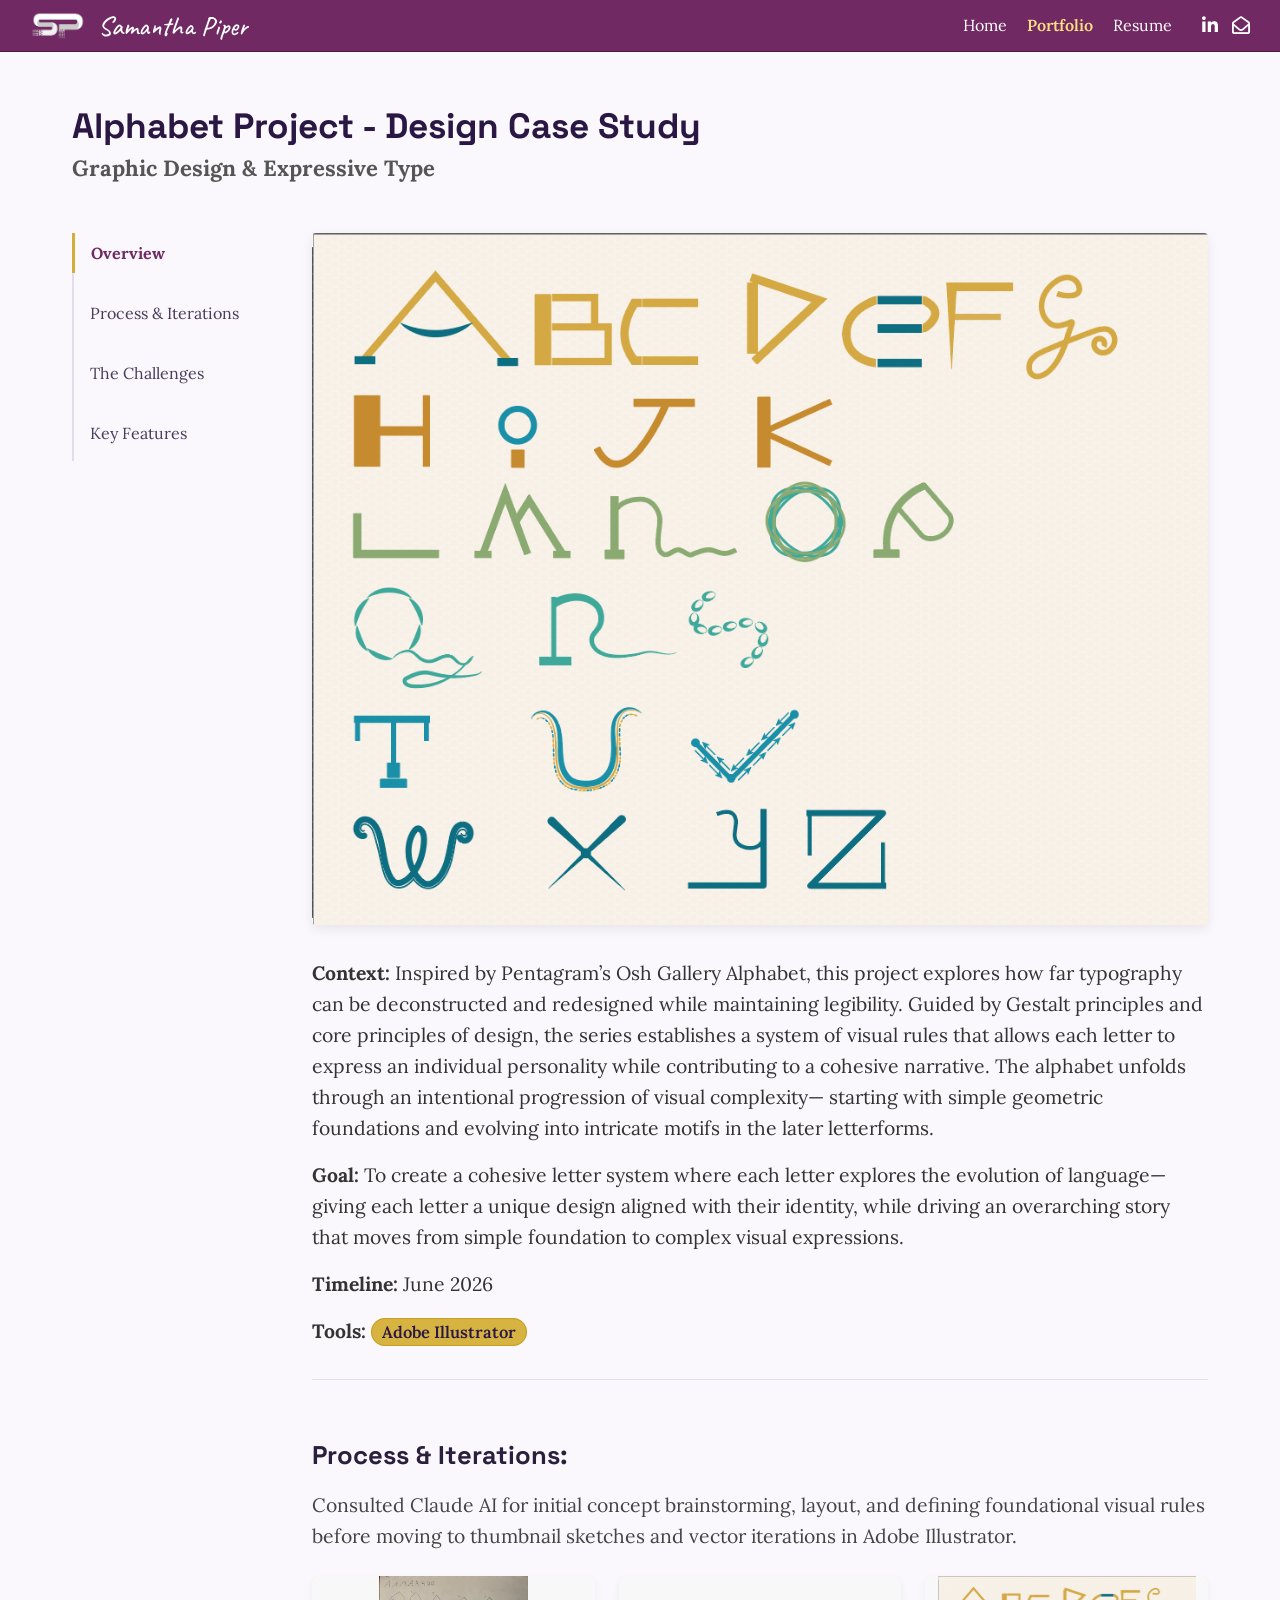
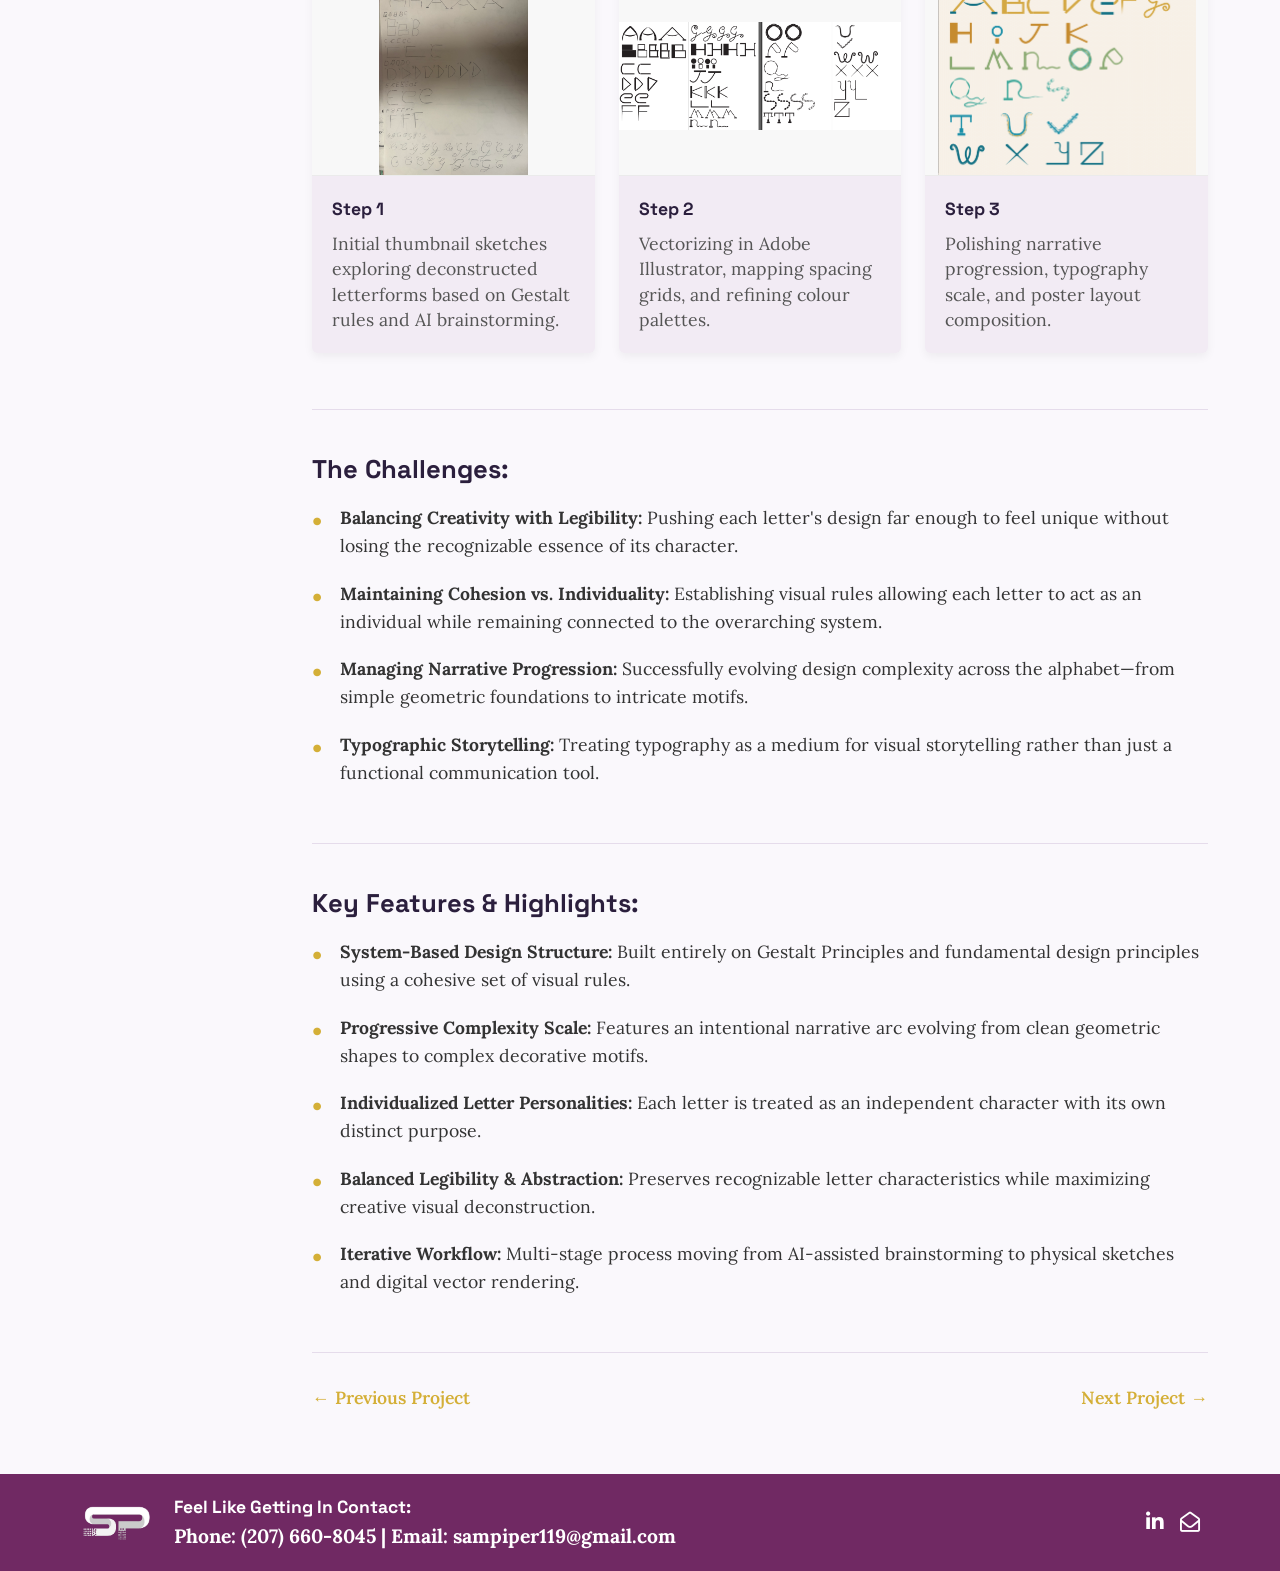
==== Alphabet_Project.html @ 87deaecb "first commit" ====
<!DOCTYPE html>
<html lang="en">
	<head>
		<meta charset="UTF-8">
		<link rel="icon" href="data:,">
		<meta name="viewport" content="width=device-width, initial-scale=1.0">
		<title>Alphabet Project Case Study - Samantha Piper</title>

		<!-- Font Awesome Icons (v.6.4.0)-->
		<link rel="stylesheet" href="https://cdnjs.cloudflare.com/ajax/libs/font-awesome/6.4.0/css/all.min.css"/>

		<!-- Google Fonts Preconnect-->
		<link rel="preconnect" href="https://fonts.googleapis.com">
		<link rel="preconnect" href="https://fonts.gstatic.com" crossorigin>

		<!-- Google Fonts-->
		<link href="https://fonts.googleapis.com/css2?family=Lora:ital,wght@0,400..700;1,400..700&family=Caveat:wght@400..700&family=Space+Grotesk:wght@300..700&display=swap" rel="stylesheet">
		<!-- Local CSS stylesheet-->
		<link rel="stylesheet" href="css/style.css">

	</head>
    <body class="case-study-page">
        <!-- Nav Bar Section Starts-->
		 <nav>
			<div class="left-side">
				<img src="images/my brandmark b&w 2.png" class="logo" height="30" alt="">
				<h1>Samantha Piper</h1>
			</div>

            <button class="nav-toggle" aria-label="Open menu" aria-expanded="false" aria-controls="nav-menu">
				<span></span>
				<span></span>
				<span></span>
			</button>

			<div class="right-side" id="nav-menu">
				<div class="nav-links">
					<ul>
						<li><a href="index.html">Home</a></li>
						<li><a href="portfolio.html" class="active">Portfolio</a></li>
						<li><a href="resume.html">Resume</a></li>
					</ul>
				</div>

				<div class="social-icons">
					<a href="https://www.linkedin.com/in/samantha-piper-33660840b/" target="_blank" rel="noopener noreferrer" aria-label="LinkedIn"><i class="fab fa-linkedin-in"></i></a>
					<a href="mailto:sampiper119@gmail.com" target="_blank" rel="noopener noreferrer" aria-label="Email"><i class="far fa-envelope-open"></i></a>
				</div>
			</div>
		 </nav>
		<!-- Nav Bar Section Ends-->

        <!-- Main Section -->
        <div class="project-header case-study-header">
            <h2>Alphabet Project - Design Case Study</h2>
            <h3>Graphic Design & Expressive Type</h3>
        </div>

        <!-- Case Study Layout Wrapper -->
        <div class="case-study-wrapper">
            
            <!-- Left Vertical Tab Navigation -->
            <aside class="vertical-tabs">
                <nav class="sticky-tab-nav">
                    <ul>
                        <li><a href="#overview" class="active">Overview</a></li>
                        <li><a href="#process">Process & Iterations</a></li>
                        <li><a href="#challenges">The Challenges</a></li>
                        <li><a href="#features">Key Features</a></li>
                    </ul>
                </nav>
            </aside>

            <!-- Main Content Body -->
            <main class="case-study-content">
                
                <!-- Overview Section -->
                <section id="overview" class="cs-section project-overview">
                    <div class="overview-image">
                        <img src="images/alphabet.png" alt="Alphabet Graphic Design Final Poster">
                    </div><br>
                    <div class="overview-details">
                        <p><b>Context:</b> Inspired by Pentagram’s Osh Gallery Alphabet, this project explores how far 
                            typography can be deconstructed and redesigned while maintaining legibility. Guided by Gestalt 
                            principles and core principles of design, the series establishes a system of visual rules that 
                            allows each letter to express an individual personality while contributing to a cohesive narrative. 
                            The alphabet unfolds through an intentional progression of visual complexity— starting with simple 
                            geometric foundations and evolving into intricate motifs in the later letterforms.</p>
                        
                        <p><b>Goal:</b> To create a cohesive letter system where each letter explores the evolution of 
                            language— giving each letter a unique design aligned with their identity, while driving an 
                            overarching story that moves from simple foundation to complex visual expressions.</p>

                        <div class="meta-info">
                            <p><b>Timeline:</b> June 2026</p>
                            <p><b>Tools:</b> <span class="tool-badge">Adobe Illustrator</span></p>
                        </div>
                    </div>
                </section>

                <!-- Process Section (Styled like Screenshot) -->
                <section id="process" class="cs-section process-section">
                    <h2>Process & Iterations:</h2>
                    <p class="section-intro">Consulted Claude AI for initial concept brainstorming, layout, and defining 
                        foundational visual rules before moving to thumbnail sketches and vector iterations in Adobe 
                        Illustrator.</p>

                    <div class="process-card-grid">
                    <!-- Step 1 Card (Single preview image, opens 4-sketch carousel in lightbox) -->
                    <div class="process-step-card">
                        <div class="step-image-box">
                            <img src="images/sketch 1.JPG" alt="Step 1 Thumbnail Sketches" data-step="1" data-index="0" data-gallery='["images/sketch 1.JPG", "images/sketch 2.JPG", "images/sketch 3.JPG", "images/sketch 4.JPG"]'>
                        </div>
                        <div class="step-card-body">
                            <h3>Step 1</h3>
                            <p>Initial thumbnail sketches exploring deconstructed letterforms based on Gestalt rules and AI 
                                brainstorming.</p>
                        </div>
                    </div>

                    <!-- Step 2 Card (Single preview image, opens 2-iteration carousel in lightbox) -->
                    <div class="process-step-card">
                        <div class="step-image-box">
                            <img src="images/iteration 1.png" alt="Step 2 Illustrator Vectors" data-step="2" data-index="0" data-gallery='["images/iteration 1.png", "images/iteration 2.png"]'>
                        </div>
                        <div class="step-card-body">
                            <h3>Step 2</h3>
                            <p>Vectorizing in Adobe Illustrator, mapping spacing grids, and refining colour palettes.</p>
                        </div>
                    </div>

                    <!-- Step 3 Card (Single image final poster) -->
                    <div class="process-step-card">
                        <div class="step-image-box">
                            <img src="images/alphabet.png" alt="Step 3 Final Polish" 
                                data-step="3" data-index="0"
                                data-gallery='["images/alphabet.png"]'>
                        </div>
                        <div class="step-card-body">
                            <h3>Step 3</h3>
                            <p>Polishing narrative progression, typography scale, and poster layout composition.</p>
                        </div>
                    </div>
                </div>
                </section>

                <hr class="cs-divider">

                <!-- Challenges Section -->
                <section id="challenges" class="cs-section challenges-section">
                    <h2>The Challenges:</h2>
                    <ul class="gold-bullet-list">
                        <li><b>Balancing Creativity with Legibility:</b> Pushing each letter's design far enough to feel unique 
                            without losing the recognizable essence of its character.</li>
                        <li><b>Maintaining Cohesion vs. Individuality:</b> Establishing visual rules allowing each letter to act 
                            as an individual while remaining connected to the overarching system.</li>
                        <li><b>Managing Narrative Progression:</b> Successfully evolving design complexity across the 
                            alphabet—from simple geometric foundations to intricate motifs.</li>
                        <li><b>Typographic Storytelling:</b> Treating typography as a medium for visual storytelling rather than 
                            just a functional communication tool.</li>
                    </ul>
                </section>

                <hr class="cs-divider">

                <!-- Key Features Section -->
                <section id="features" class="cs-section features-section">
                    <h2>Key Features & Highlights:</h2>
                    <ul class="gold-bullet-list">
                        <li><b>System-Based Design Structure:</b> Built entirely on Gestalt Principles and fundamental design 
                            principles using a cohesive set of visual rules.</li>
                        <li><b>Progressive Complexity Scale:</b> Features an intentional narrative arc evolving from clean 
                            geometric shapes to complex decorative motifs.</li>
                        <li><b>Individualized Letter Personalities:</b> Each letter is treated as an independent character with 
                            its own distinct purpose.</li>
                        <li><b>Balanced Legibility & Abstraction:</b> Preserves recognizable letter characteristics while 
                            maximizing creative visual deconstruction.</li>
                        <li><b>Iterative Workflow:</b> Multi-stage process moving from AI-assisted brainstorming to physical 
                            sketches and digital vector rendering.</li>
                    </ul>
                </section>

                <!-- Project Navigation -->
                <div class="project-footer-nav">
                    <a href="Bay_City_High.html" class="nav-link">&larr; Previous Project</a>
                    <a href="Stars_Align.html" class="nav-link">Next Project &rarr;</a>
                </div>

            </main>
        </div>

        <!-- Footer Section Starts -->
		 <footer>
			<div class="footer-container">
				<div class="footer-left">
					<img src="images/my brandmark b&w 2.png" alt="Samantha Piper Logo" class="footer-logo" />

					<div class="footer-info">
						<h3>Feel Like Getting In Contact:</h3>
						<p>Phone: (207) 660-8045 | Email: <a href="mailto:sampiper119@gmail.com">sampiper119@gmail.com</a></p>
					</div>
				</div>

				<div class="footer-right">
					<div class="social-icons">
						<a href="https://www.linkedin.com/in/samantha-piper-33660840b/" target="_blank" rel="noopener noreferrer" aria-label="LinkedIn"><i class="fab fa-linkedin-in"></i></a>
						<a href="mailto:sampiper119@gmail.com" target="_blank" rel="noopener noreferrer" aria-label="Email"><i class="far fa-envelope-open"></i></a>
					</div>
				</div>
			</div>
		 </footer>
		<!-- Footer Section Ends -->

        <!-- Lightbox Carousel Modal Overlay -->
        <div id="image-lightbox" class="lightbox-modal">
            <button class="lightbox-close" aria-label="Close Lightbox">&times;</button>
            
            <div class="lightbox-carousel-container">
                <button class="lightbox-btn lightbox-prev" aria-label="Previous Image">&#10094;</button>
                <div class="lightbox-slide-wrapper">
                    <img class="lightbox-content" id="lightbox-img" alt="Enlarged process view">
                </div>
                <button class="lightbox-btn lightbox-next" aria-label="Next Image">&#10095;</button>
            </div>

            <div id="lightbox-caption"></div>
            <div id="lightbox-counter">1 / 4</div>
        </div>

        <!-- Vertical Tab and LightBox Model JavaScript -->
        <script src="case-study.js"></script>

        <!-- Hamburger menu toggle -->
		<script src="nav.js"></script>
    </body>
</html>
---- css/style.css ----
/*--------------------- Base Style Settings ---------------------------- */
*, *::before, *::after {
    box-sizing: border-box;
    margin: 0;
    padding: 0;
}

:root {
    --primary-color: #702963;
    --accent-color: #d7b442;
    --border-color: #C7A021;
    --bg-color: rgba(242, 232, 211, 0.12);
    --headingText-color: #2A1744;
    --text-color: #333;
    --solidBgText-color: #FFF;
    --accentText-color: #555;

    --font-heading: 'Space Grotesk', sans-serif;
    --font-body: 'Lora', serif;
    --font-title: 'Caveat', cursive;
}

html, body {
    font-family: var(--font-body);
    font-size: 16px;
    color: var(--text-color);
    background-color: #FAF8FC;
    line-height: 1.5;
    overflow-x: hidden;
    scroll-behavior: smooth;
}

/* --------------------- Navbar Style Settings ---------------------------- */
nav {
    padding: 4px 30px;
    width: 100%;
    background: var(--primary-color);
    color: var(--solidBgText-color);
    border-bottom: 1px solid #4a1c42;
    display: flex;
    align-items: center;
    justify-content: space-between;
    position: relative;
    z-index: 10;
}

nav .left-side {
    display: flex;
    align-items: center;
    gap: 12px;
}

nav .logo img {
    width: auto;
    display: block;
}

nav h1 {
    font-family: var(--font-title);
    font-size: 27px;
    font-weight: 500;
    padding-top: 2px;
}

nav .right-side {
    display: flex;
    align-items: center;
    gap: 30px;
    width: auto;
}

.nav-links {
    display: flex;
    align-items: center;
}

nav ul {
    list-style: none;
    display: flex;
    gap: 20px;
    margin: 0;
    padding: 0;
}

nav ul li a {
    color: var(--solidBgText-color);
    text-decoration: none;
    font-size: 16px;
    transition: color 0.2s ease;
}

nav .active {
    color: #ffdf80;
    font-weight: 600;
}

nav ul li a:hover {
    color: #ffdf80;
}

.social-icons {
    display: flex;
    gap: 14px;
}

.social-icons a {
    color: var(--solidBgText-color);
    text-decoration: none;
    font-size: 18px;
    transition: color 0.2s ease;
}

.social-icons a:hover {
    color: #ffdf80;
}

/* ------------------- Hero Section Style Settings ---------------------- */
.hero-section {
    position: relative;
    width: 100%;
    height: 500px;
    min-height: 400px;
    overflow: hidden;
}

#hero-container {
    position: absolute;
    top: 0;
    left: 0;
    width: 100%;
    height: 100%;
    z-index: 1;
}

.hero-content {
    position: relative;
    z-index: 2;
    display: flex;
    flex-direction: column;
    justify-content: flex-end;
    align-items: flex-start;
    height: 100%;
    margin-left: 50px;
    padding-bottom: 60px;
    color: var(--solidBgText-color);
    pointer-events: none;
}

.hero-content h1 {
    font-family: var(--font-heading);
    font-size: 34px;
    margin-bottom: 0px;
}

.hero-content h2 {
    font-family: var(--font-heading);
    margin-bottom: 15px;
}

.hero-content p {
    font-size: 18px;
    margin-bottom: 20px;
    max-width: 580px;
}

.hero-content a {
    pointer-events: auto; 
    padding: 10px 24px;
    background-color: var(--accent-color);
    border: 1px solid var(--border-color);
    color: var(--solidBgText-color);
    text-decoration: none;
    font-family: var(--font-heading);
    font-weight: bold;
    display: inline-block;
    border-radius: 3px;
    transition: background-color 0.2s ease;
}

.hero-content a:hover {
    background-color: #c7a021;
}

/* -------------------------------- FEATURED PROJECTS SECTION -------------------------------------- */
.featured-section {
    padding: 80px 10%;
    background-color: #FAF8FC;
}

.featured-container {
    max-width: 1200px;
    margin: 0 auto;
}

.portfolio-page .featured-container {
    max-width: 1200px;
    margin: 0 auto;
    text-align: left !important;
}

.section-title {
    font-family: var(--font-heading);
    font-size: 32px;
    font-weight: 700;
    color: var(--headingText-color);
    margin-bottom: 40px;
}

/* Unified Grid Container (Flexbox for perfect left-alignment when filtered) */
.featured-grid,
.portfolio-page .featured-grid {
    display: flex;
    flex-wrap: wrap;
    justify-content: flex-start; /* Aligns remaining cards to the left */
    gap: 30px;                   /* Matches your original 30px gap */
    width: 100%;
}

/* Force each card to take up exactly 1/3 of the row minus gap math */
.featured-card,
.portfolio-page .featured-grid .featured-card {
    width: calc((100% - (2 * 30px)) / 3); /* Math using exact 30px gap */
    box-sizing: border-box;
    background-color: #F2EBF4;
    border-radius: 4px;
    overflow: hidden;
    box-shadow: 0 4px 12px rgba(0, 0, 0, 0.08);
    display: flex;
    flex-direction: column;
    transition: transform 0.3s ease, box-shadow 0.3s ease;
}

/* Ensure filtered hidden cards completely vanish without holding grid space */
.hide-card,
.portfolio-page .featured-card.hide-card {
    display: none !important;
}

.card-body {
    display: flex;
    flex-direction: column;
    flex-grow: 1; /* Pushes content to fill height */
}

.featured-card:hover {
    transform: translateY(-5px);
    box-shadow: 0 8px 20px rgba(30, 19, 43, 0.15);
}

.card-image-wrapper {
    width: 100%;
    height: 220px;
    background-color: #f7f7f7;
    border: 1px solid rgba(0,0,0,0.08);
    border-bottom: 1px solid #333333;
    overflow: hidden;
    display: flex;
    align-items: center;
    justify-content: center;
}

.card-image {
    width: 100%;
    height: 100%;
    object-fit: cover;
    transform: scale(1.03)
}

.placeholder-wrapper {
    background-color: #f9f9f9;
}

.placeholder-icon {
    font-size: 4rem;
    color: #555555;
}

.card-body {
    padding: 24px;
    display: flex;
    flex-direction: column;
    align-items: flex-start;
    flex-grow: 1;
}

.badges {
    display: flex;
    gap: 10px;
}

.category-badge {
    font-family: var(--font-heading);
    font-size: 13px;
    color: var(--text-color);
    border: 1px solid var(--border-color);
    padding: 3px 12px;
    border-radius: 20px;
    background-color: rgba(255, 255, 255, 0.6);
    margin-bottom: 12px;
}

.card-title {
    font-family: var(--font-heading);
    font-size: 1.4rem;
    font-weight: 700;
    color: var(--headingText-color);
    margin-bottom: 10px;
}

.card-description {
    font-family: var(--font-body);
    font-size: 0.95rem;
    line-height: 1.5;
    color: #444444;
    margin-bottom: 20px;
}

.tech-tags {
    display: flex;
    gap: 8px;
    margin-bottom: 24px;
    flex-wrap: wrap;
}

.tag {
    font-family: var(--font-heading);
    font-size: 13px;
    color: var(--text-color);
    border: 1px solid var(--border-color);
    padding: 3px 12px;
    border-radius: 20px;
    background-color: rgba(255, 255, 255, 0.6);
}

.card-btn {
    display: inline-block;
    background-color: var(--accent-color);
    color: var(--headingText-color);
    font-family: var(--font-heading);
    font-size: 16px;
    font-weight: 600;
    padding: 10px 20px;
    border-radius: 3px;
    text-decoration: none;
    transition: background-color 0.2s ease;
    margin-top: auto; /* Pins button to the very bottom of the card */

}

/* --------------- Horizontal Break Style Settings ------------------ */
.break {
    max-width: 80%;
    margin: 60px auto;
    border: none;
    border-top: 1px solid #2A1744;
    opacity: 0.15;
}

/* ------------------------- About Section Style Settings -------------------------- */
.about-section {
    padding: 40px 10% 80px;
    background-color: #FAF8FC;
}

.about-container {
    max-width: 80%;
    margin: 0 auto;
    display: flex;
    align-items: center;
    justify-content: space-between;
    gap: 60px;
}

.about-txt p {
    font-family: var(--font-body);
    font-size: 1.05rem;
    line-height: 1.7;
    color: var(--text-color);
    margin-bottom: 30px;
}

.about-txt a {
    display: inline-block;
    background-color: var(--accent-color);
    border: 1px solid var(--border-color);
    color: var(--solidBgText-color);
    font-family: var(--font-heading);
    font-size: 16px;
    font-weight: 600;
    padding: 10px 24px;
    border-radius: 3px;
    text-decoration: none;
    transition: background-color 0.2s ease;
}

.about-img {
    flex-shrink: 0;
    display: flex;
    justify-content: center;
}

.about-img img {
    width: auto;
    height: 420px;
    object-fit: cover;
    border-radius: 50%;
    border: 2px solid rgb(42, 23, 68, 0.5);
    box-shadow: 0 8px 24px rgba(30, 19, 43, 0.12);
}

/* ------------------------- Footer Style Settings -------------------------- */
footer {
  width: 100%;
  background-color: var(--primary-color); /* Deep dark plum background */
  color: var(--solidBgText-color);
  margin-top: 30px;
  padding: 20px 80px;
}

.footer-container {
  max-width: 1200px;
  margin: 0 auto;
  display: flex;
  align-items: center;
  justify-content: space-between;
  gap: 20px;
}

.footer-left {
  display: flex;
  align-items: center;
  gap: 20px;
}

.footer-logo {
  height: 40px;
  width: auto;
  display: block;
}

.footer-info h3 {
  font-family: var(--font-heading);
  font-size: 1.1rem;
  font-weight: 700;
  color: var(--solidBgText-color);
  margin-bottom: 2px;
}

.footer-info p {
  font-family: var(--font-body);
  font-size: 0.95rem;
  font-weight: 700;
  color: var(--solidBgText-color);
}

.footer-info p a {
  color: var(--solidBgText-color);
  text-decoration: none;
  transition: color 0.2s ease;
}

.footer-info p a:hover {
  color: #ffdf80;
}

.footer-right .social-icons {
  display: flex;
  gap: 16px;
}

.footer-right .social-icons a {
  color: var(--solidBgText-color);
  font-size: 20px;
  text-decoration: none;
  transition: color 0.2s ease;
}

.footer-right .social-icons a:hover {
  color: #ffdf80;
}

/* Mobile Responsiveness for Footer */
@media (max-width: 768px) {
  footer {
    padding: 30px 20px;
  }

  .footer-container {
    flex-direction: column;
    text-align: center;
    gap: 20px;
  }

  .footer-left {
    flex-direction: column;
    gap: 12px;
  }
}

/* --------------------- Responsive Breakpoints ---------------------------- */
@media (max-width: 992px) {
    .about-container {
        flex-direction: column-reverse;
        text-align: center;
        gap: 40px;
    }

    .about-img img {
        width: 240px;
        height: 240px;
    }
}

@media (max-width: 600px) {
    .hero-content {
        margin-left: 20px;
    }

    nav {
        padding: 10px 15px;
    }
}

/* ----------------------------- Portfolio Page Style Settings ---------------------------------------- */
.portfolio-page .hero-section {
    height: 350px;
}

/* --------------------------- Projects Section Style Settings ------------------------------ */

.portfolio-page .featured-grid {
    display: flex;
    flex-wrap: wrap;
    justify-content: center;
    gap: 30px;
}

.portfolio-page .featured-card {
    /* Set card width for 3 items per row minus gaps */
    width: calc(33.333% - 20px); 
    min-width: 280px;
}

/* -------------------------- FILTER BAR STYLES ------------------------ */
.filter-bar-container {
    display: flex;
    align-items: center;
    gap: 1.25rem;
    margin-bottom: 2.5rem;
    padding: 10px 0;
    width: 100%;
}

.filter-label {
    font-family: 'Lora', serif;
    font-size: 1.5rem;
    font-weight: 700;
    color: var(--text-color);
    line-height: 2.2rem;
    white-space: nowrap;
}

.filter-buttons {
    display: flex;
    flex-wrap: nowrap;
    align-items: center;
    gap: 0.75rem 1rem;
    max-width: 100%;
    overflow-x: auto;
}

/* Individual Filter Buttons */
.filter-btn {
    font-family: 'Lora', serif;
    font-size: 1rem;
    background-color: white;
    color: var(--text-color);
    border: 1px solid var(--accent-color);
    padding: 0.45rem 1.25rem;
    border-radius: 0px;
    cursor: pointer;
    white-space: nowrap;
    transition: all 0.2s ease-in-out;
}

.filter-btn:hover {
    background-color: #f9f5ec;
}

/* Active Selected Filter State */
.filter-btn.active {
    background-color: var(--accent-color);
    color: #2A1744;
    border-color: var(--border-color);
}

/* Reset "X" Button */
.filter-reset-btn {
    font-family: 'Lora', serif;
    font-size: 1.1rem;
    background: none;
    border: none;
    color: var(--text-color);
    cursor: pointer;
    padding: 0.2rem 0.5rem;
    margin-left: 0.5rem;
    transition: opacity 0.2s ease, color 0.2s ease;
    display: inline-block;
}

.filter-reset-btn:hover {
    color: var(--accent-color);
}

/* Smooth Card Transition for Filtering */
.featured-card {
    transition: opacity 0.3s ease, transform 0.3s ease;
}

.featured-card.hide-card {
    display: none !important;
}

/* ------------------------ Mini Experiments Style Settings ----------------------------- */
.featured-section.mini-experiments {
    background-color: rgb(243, 237, 224, 0.2);
    padding: 60px 80px;
    margin-bottom: 80px;
}

/* Grid container specifically for the 2 Mini Experiment cards */
.mini-experiments .featured-grid {
    display: flex;
    flex-wrap: wrap;
    justify-content: flex-start; /* Aligns cards to the left */
    gap: 2rem;
    max-width: 1200px; /* Matches main featured container width */
    margin: 0 auto;   /* Keeps section content bound within bounds */
}

/* Constrain card widths so they match top grid card sizing */
.mini-experiments .featured-card {
    width: calc((100% - (2 * 2rem)) / 3); /* Forces cards to take up exactly 1/3 slot each */
    min-width: 300px; /* Ensures responsiveness on mobile screens */
}

/* ------------------------------- Case Study Pages Style Settings ------------------------------*/
/* Ensure the body and page wrappers allow natural window scrolling */
body.case-study-page {
    overflow: visible !important;
    height: auto !important;
}

body.case-study-page p, body.case-study-page {
    font-size: 1.1em;
}

.case-study-header {
    margin: 3rem auto 1rem;
    max-width: 1200px;
    padding: 0 2rem;
}

.case-study-header h2 {
    font-family: 'Space Grotesk', sans-serif;
    font-size: 2em;
    color: var(--headingText-color);
}

.case-study-header h3 {
    font-size: 1.25em;
    color: var(--accentText-color);
}

/* Two-Column Page Layout */
.case-study-wrapper {
    display: flex !important;
    align-items: flex-start !important;
    max-width: 1200px;
    margin: 0 auto;
    padding: 2rem;
    gap: 2.5rem;
    overflow: visible !important;
}

/* Sidebar Container */
.case-study-page .vertical-tabs {
    width: 200px !important;
    min-width: 200px !important;
    flex-shrink: 0 !important;
    position: relative;
    align-self: stretch !important;
}

/* Sticky Navigation Wrapper */
.case-study-page .sticky-tab-nav {
    position: -webkit-sticky !important;
    position: sticky !important;
    top: 100px;
    z-index: 10;
    display: block !important;
    width: auto !important;
    padding: 0 !important;
    border-bottom: none !important;
}

.case-study-page .vertical-tabs,
.case-study-page .sticky-tab-nav {
    background-color: transparent !important;
    background: none !important;
}

/* Unordered List Line Container */
.case-study-page .sticky-tab-nav ul {
    display: flex !important;
    flex-direction: column !important;
    gap: 0.75rem !important;
    border-left: 2px solid #E5DCEB !important;
    padding-left: 0 !important;
    margin: 0 !important;
    background: transparent !important;
}

.case-study-page .sticky-tab-nav ul li {
    display: block !important;
    width: 100% !important;
    margin-bottom: 0.5rem !important;
    background: transparent !important;
}

.case-study-page .sticky-tab-nav ul li a {
    display: block !important;
    white-space: nowrap !important; /* Prevents text from breaking into multi-line blocks */
    padding: 0.5rem 1rem !important;
    color: #4A3B5C !important;
    text-decoration: none !important;
    background: transparent !important;
    transition: color 0.2s ease;
}

.case-study-page .sticky-tab-nav ul li a:hover {
    color: #702963 !important;
}

.case-study-page .sticky-tab-nav ul li a.active {
    color: #702963 !important;
    font-weight: 700 !important;
    border-left: 3px solid #D4AF37 !important;
    margin-left: -2px !important;
    background: transparent !important;
}

/* Ensure the main content area respects the sidebar space */
.case-study-content {
    flex: 1;
    min-width: 0; /* Prevents image/grid overflow from breaking flex layout */
    overflow: visible !important;
}

.cs-section {
    margin-bottom: 3.5rem;
    scroll-margin-top: 100px; /* Offset for smooth scroll positioning */
}

.cs-section h2 {
    font-family: 'Space Grotesk', sans-serif;
    color: #2b1f3d;
    font-size: 1.6rem;
    margin-bottom: 1rem;
}

.section-intro {
    font-family: 'Lora', serif;
    font-size: 1rem;
    color: #444;
    line-height: 1.6;
    margin-bottom: 1.5rem;
}

/* Overview Layout */
.overview-image img {
    width: 100%;
    border-radius: 4px;
    box-shadow: 0 4px 12px rgba(0,0,0,0.08);
}

.overview-details p {
    font-family: 'Lora', serif;
    font-size: 0.95rem;
    line-height: 1.6;
    color: #333;
    margin-bottom: 1rem;
}

.demo {
    margin-bottom: 1rem;
}

.git-link:link {
    color: var(--primary-color);
    text-decoration: 1.5px solid underline;
    font-weight: bold;
}

.git-link:hover {
    color: #5d2253;
}

.git-link:active {
    color: #b44b6e;
}

.git-link:visited {
    color: var(--primary-color);
}

.case-btns {
    display: flex;
    max-width: 100%;
    margin: 0 auto 3rem;
    gap: 1rem;
    padding-left: 5.5rem;
}

.website .case-btns {
    padding-left: 0 !important;
}

.case-btns a:link {
    background-color: var(--accent-color);
    color: var(--headingText-color);
    border: 1px solid var(--border-color);
    text-decoration: none;
    padding: 0.625rem 0.75rem;
    width: 43.5%;
    text-align: center;
    font-weight: bold;
}

.meta-info {
    margin-bottom: 1.5rem;
    padding-bottom: 1rem;
    border-bottom: 1px solid #E5DCEB;
}

/* Process Section (Matching Screenshot Card Style) */
.process-card-grid {
    display: grid;
    grid-template-columns: repeat(3, 1fr);
    gap: 1.5rem;
}

.process-step-card {
    background-color: #F2EBF4; /* Warm background matching screenshots */
    border-radius: 6px;
    overflow: hidden;
    box-shadow: 0 4px 10px rgba(0,0,0,0.05);
    display: flex;
    flex-direction: column;
}

.step-image-box {
    height: 200px;
    background-color: #f8f8f8;
    border-bottom: 1px solid rgba(0,0,0,0.05);
    overflow: hidden;
}

.step-image-box img {
    width: 100%;
    height: 100%;
    object-fit: contain;
    cursor: pointer;
    transition: opacity 0.2s ease;
}

.step-image-box img:hover {
    opacity: 0.9;
}

/* multi-image grid for Step 1 (4 sketches) */
.step-image-box.multi-image-grid {
    display: grid;
    grid-template-columns: repeat(2, 1fr);
    grid-template-rows: repeat(2, 1fr);
    gap: 2px;
    height: 180px; /* Matches standard card image height */
    background-color: #ddd;
}

.step-image-box.multi-image-grid img {
    width: 100%;
    height: 100%;
    object-fit: cover;
}

/* multi-image stack for Step 2 (2 iterations) */
.step-image-box.multi-image-stack {
    display: flex;
    gap: 2px;
    height: 180px;
    background-color: #ddd;
}

.step-image-box.multi-image-stack img {
    width: 50%;
    height: 100%;
    object-fit: cover;
}

.step-card-body {
    padding: 1.25rem;
    display: flex;
    flex-direction: column;
    gap: 0.5rem;
}

.step-card-body h3 {
    font-family: 'Space Grotesk', sans-serif;
    color: #2b1f3d;
    font-size: 1.1rem !important;
}

.step-card-body p {
    font-family: 'Lora', serif;
    font-size: 1em !important;
    color: #555;
    line-height: 1.45;
}

/* Gold Bullet Lists (Matching Screenshot) */
.gold-bullet-list {
    list-style: none;
    padding-left: 0;
}

.gold-bullet-list li {
    position: relative;
    padding-left: 1.75rem;
    margin-bottom: 1.2rem;
    font-family: 'Lora', serif;
    line-height: 1.6;
    color: #333;
}

.gold-bullet-list li::before {
    content: "•";
    position: absolute;
    left: 0;
    top: -2px;
    color: #D4AF37; /* Gold bullets */
    font-size: 1.6rem;
}

.cs-divider {
    border: none;
    border-top: 1px solid #E5DCEB;
    margin: 2.5rem 0;
}

/* Footer Previous/Next Links */
.project-footer-nav {
    display: flex;
    justify-content: space-between;
    padding-top: 2rem;
    margin-top: 3rem;
    border-top: 1px solid #E5DCEB;
}

.project-footer-nav .nav-link {
    font-family: 'Lora', serif;
    color: #D4AF37;
    text-decoration: none;
    font-weight: 600;
}

.project-footer-nav .nav-link:hover {
    text-decoration: underline;
}

/* Smooth Scrolling */
html {
    scroll-behavior: smooth;
}

.tool-badge {
    background: var(--accent-color);
    border: 1px solid var(--border-color);
    padding: 2px 10px;
    font-family: 'Lora', serif;
    font-weight: 600;
    font-size: 0.85em;
    color: #2A1744;
    border-radius: 20px;
}

/* ------- Image Carousel Style Settings ---------- */
.carousel-container {
    position: relative;
    max-width: 720px;
    margin: 2rem auto;
    background-color: #F2EBF4; /* Champagne/cream card background */
    border-radius: 8px;
    box-shadow: 0 4px 16px rgba(0, 0, 0, 0.08);
    overflow: hidden;
}

.carousel-track-container {
    position: relative;
    width: 100%;
    overflow: hidden;
}

.carousel-track {
    display: flex;
    padding: 0;
    margin: 0;
    list-style: none;
    transition: transform 0.4s ease-in-out;
}

.carousel-slide {
    min-width: 100%;
    box-sizing: border-box;
    display: flex;
    flex-direction: column;
    align-items: center;
}

.carousel-image {
    width: 100%;
    height: auto;
    max-height: 520px;
    object-fit: contain;
    background-color: #1a1829;
    display: block;
}

.carousel-caption {
    width: 100%;
    padding: 1rem 1.5rem;
    background-color: #F2EBF4;
    text-align: center;
    box-sizing: border-box;
    border-top: 1px solid #E5DCEB;
}

.carousel-caption h4 {
    font-family: 'Space Grotesk', sans-serif;
    color: #2b1f3d;
    font-size: 1.1rem !important;
    margin-bottom: 0.25rem;
}

.carousel-caption p {
    font-family: 'Lora', serif;
    color: #555555;
    font-size: 0.9rem !important;
    margin: 0;
}

/* Nav Buttons (Left/Right Arrows) */
.carousel-button {
    position: absolute;
    top: 42%;
    transform: translateY(-50%);
    background-color: rgba(255, 255, 255, 0.85);
    border: 1px solid #D4AF37;
    color: #2b1f3d;
    font-size: 1.25rem;
    width: 40px;
    height: 40px;
    border-radius: 50%;
    cursor: pointer;
    z-index: 10;
    display: flex;
    align-items: center;
    justify-content: center;
    transition: all 0.2s ease;
}

.carousel-button:hover {
    background-color: #D4AF37;
    color: #ffffff;
}

.carousel-button-left {
    left: 12px;
}

.carousel-button-right {
    right: 12px;
}

/* Bottom Pagination Dots */
.carousel-nav {
    display: flex;
    justify-content: center;
    gap: 0.5rem;
    padding: 0.75rem 0 1rem;
    background-color: #F2EBF4;
}

.carousel-indicator {
    border: 1px solid #D4AF37;
    border-radius: 50%;
    width: 10px;
    height: 10px;
    background-color: transparent;
    cursor: pointer;
    transition: background-color 0.2s ease, transform 0.2s ease;
}

.carousel-indicator.current-slide {
    background-color: #D4AF37; /* Metallic Gold filled state */
    transform: scale(1.2);
}

/* --------------------------  Image Lightbox Modal Style Settings --------------------- */

/* Cursor hint for process images */
.process-step-card img,
.overview-image img {
    cursor: pointer;
    transition: opacity 0.2s ease;
    object-fit: contain;
}

.process-step-card img:hover,
.overview-image img:hover {
    opacity: 0.9;
}

/* Visible focus ring when tabbing to a process image or the lightbox close button */
.process-step-card img:focus-visible,
.lightbox-close:focus-visible,
.lightbox-btn:focus-visible {
    outline: 2px solid #D4AF37;
    outline-offset: 3px;
}

.overview-image video {
    width: 100%;
    align-items: center;
}

/* Modal Overlay Container */
.lightbox-modal {
    display: none;
    position: fixed;
    z-index: 1000;
    left: 0;
    top: 0;
    width: 100%;
    height: 100%;
    background-color: rgba(20, 16, 26, 0.92);
    backdrop-filter: blur(5px);
    flex-direction: column;
    align-items: center;
    justify-content: center;
    padding: 2rem;
    box-sizing: border-box;
}

.lightbox-modal.active {
    display: flex;
}

.lightbox-carousel-container {
    position: relative;
    display: flex;
    align-items: center;
    justify-content: center;
    max-width: 90vw;
    max-height: 75vh;
}

.lightbox-content {
    max-width: 80vw;
    max-height: 75vh;
    object-fit: contain;
    border-radius: 4px;
    box-shadow: 0 10px 30px rgba(0, 0, 0, 0.6);
    border: 1px solid rgba(212, 175, 55, 0.3);
}

/* Lightbox Navigation Arrows */
.lightbox-btn {
    position: absolute;
    top: 50%;
    transform: translateY(-50%);
    background-color: rgba(255, 255, 255, 0.15);
    border: 1px solid #D4AF37;
    color: #ffffff;
    font-size: 1.5rem;
    width: 45px;
    height: 45px;
    border-radius: 50%;
    cursor: pointer;
    z-index: 1010;
    display: flex;
    align-items: center;
    justify-content: center;
    transition: background-color 0.2s ease;
}

.lightbox-btn:hover {
    background-color: #D4AF37;
    color: #1a1829;
}

.lightbox-prev {
    left: -60px;
}

.lightbox-next {
    right: -60px;
}

/* Close Button */
.lightbox-close {
    position: absolute;
    top: 20px;
    right: 35px;
    color: #fdfcf8;
    font-size: 42px;
    font-weight: 300;
    cursor: pointer;
    transition: color 0.2s ease;
    z-index: 1020;
    background: none; /* now a <button>, so remove default button styling */
    border: none;
    line-height: 1;
}

.lightbox-close:hover {
    color: #D4AF37;
}

/* Caption and Counter */
#lightbox-caption {
    margin-top: 1rem;
    color: #E5DCEB;
    font-family: 'Lora', serif;
    font-size: 0.95rem;
    text-align: center;
}

#lightbox-counter {
    margin-top: 0.3rem;
    color: #D4AF37;
    font-family: 'Space Grotesk', sans-serif;
    font-size: 0.85rem;
    letter-spacing: 1px;
}

/* Hide arrows if there is only 1 image in the gallery */
.single-image-mode .lightbox-btn {
    display: none !important;
}

/* --------------------------- Resume Page Style Settings ------------------------- */
.resume-page .hero-section {
    height: 350px;
}

/* ----------------- Resume Style Settings ------------------------ */
.resume-viewer-section {
    padding: 80px 10%;
    background-color: #FAF8FC;
}

.resume-container {
    max-width: 1000px;
    margin: 0 auto;
    background-color: #FFFFFF;
    border-radius: 6px;
    border: 1px solid rgba(112, 41, 99, 0.15);
    box-shadow: 0 8px 24px rgba(42, 23, 68, 0.08);
    overflow: hidden;
}

.resume-actions {
    display: flex;
    justify-content: space-between;
    align-items: center;
    padding: 16px 24px;
    background-color: #F2EBF4;
    border-bottom: 1px solid rgba(112, 41, 99, 0.15);
}

.viewer-title {
    font-family: var(--font-heading);
    font-weight: 600;
    color: var(--headingText-color);
    font-size: 0.95rem;
    display: flex;
    align-items: center;
    gap: 8px;
}

.viewer-title i {
    color: var(--primary-color);
}

.action-buttons {
    display: flex;
    gap: 12px;
}

.action-btn {
    font-family: var(--font-heading);
    font-size: 0.85rem;
    font-weight: 600;
    padding: 8px 16px;
    border-radius: 3px;
    text-decoration: none;
    display: flex;
    align-items: center;
    gap: 6px;
    transition: all 0.2s ease;
}

.primary-btn {
    background-color: var(--accent-color);
    color: var(--headingText-color);
    border: 1px solid var(--border-color);
}

.about-btn:hover, .card-btn:hover, .case-btns a:hover, .primary-btn:hover {
    background-color: #c7a021 !important;
}

.about-btn:visited, .card-btn:visited, .case-btns a:visited, .primary-btn:visited {
    background-color: var(--accent-color);
    color: var(--headingText-color);
    border: 1px solid var(--border-color);
}

.secondary-btn {
    background-color: transparent;
    color: var(--headingText-color);
    border: 1px solid rgba(42, 23, 68, 0.25);
}

.secondary-btn:hover {
    background-color: rgba(42, 23, 68, 0.05);
}

.pdf-wrapper {
    width: 100%;
    height: 900px;
    background-color: #525659; /* Standard PDF viewer backdrop */
}

.pdf-wrapper iframe {
    width: 100%;
    height: 100%;
    border: none;
}

@media (max-width: 768px) {
    .resume-actions {
        flex-direction: column;
        gap: 12px;
        align-items: flex-start;
    }
    
    .pdf-wrapper {
        height: 600px;
    }
}

/* --------------------- Card Grid Responsiveness ---------------------------- */
/* Half-screen / tablet: 2 cards per row */
@media (max-width: 1024px) {
    .featured-card,
    .portfolio-page .featured-grid .featured-card {
        width: calc((100% - 30px) / 2); /* 2 cards + one 30px gap */
        min-width: 0;
    }

    .mini-experiments .featured-grid .featured-card {
        width: calc((100% - 2rem) / 2); /* 2 cards + one 2rem gap */
        min-width: 0;
    }

    .process-card-grid {
        grid-template-columns: repeat(2, 1fr);
    }
}

/* Phone: 1 card per row */
@media (max-width: 600px) {
    .featured-card,
    .portfolio-page .featured-grid .featured-card,
    .mini-experiments .featured-grid .featured-card {
        width: 100%;
    }

    .process-card-grid {
        grid-template-columns: 1fr;
    }
}

/* --------------------- Mini Experiments: Match Card Sizes ---------------------------- */
/* Half-screen + mobile: same side padding and gap as the main featured section,
   so the mini experiment cards come out the same width as every other card */
@media (max-width: 1024px) {
    .featured-section.mini-experiments {
        padding: 60px 10%;
    }

    .mini-experiments .featured-grid {
        gap: 30px;
    }

    .mini-experiments .featured-grid .featured-card {
        width: calc((100% - 30px) / 2);
    }
}

@media (max-width: 600px) {
    .mini-experiments .featured-grid .featured-card {
        width: 100%;
    }
}

/* --------------------- Case Study Buttons: Stack on Mobile ---------------------------- */
@media (max-width: 600px) {
    .case-btns {
        flex-direction: column;
        padding-left: 0;
        gap: 0.75rem;
    }

    .case-btns a:link,
    .case-btns a:visited {
        width: 100%;
    }
}

/* --------------------- Tool Badges: Clean Wrapping ---------------------------- */
@media (max-width: 1024px) {
    .meta-info p:has(.tool-badge) {
        padding-left: 3.4em; /* space reserved for the "Tools:" label */
        line-height: 2.1; /* vertical gap between rows of badges */
    }

    /* Pull the label back into that reserved space, so wrapped badges line up under the first badge instead of under "Tools:" */
    .meta-info p:has(.tool-badge) b {
        display: inline-block;
        width: 3.4em;
        margin-left: -3.4em;
    }

    .tool-badge {
        display: inline-block;
        white-space: nowrap; /* never split a badge across two lines */
        line-height: 1.4;
    }
}

/* --------------------- Hamburger Navigation ---------------------------- */
/* Button is hidden on desktop */
.nav-toggle {
    display: none;
    background: none;
    border: none;
    cursor: pointer;
    padding: 8px;
    flex-direction: column;
    justify-content: center;
    gap: 5px;
}

.nav-toggle span {
    display: block;
    width: 26px;
    height: 2px;
    background-color: var(--solidBgText-color);
    border-radius: 2px;
    transition: transform 0.3s ease, opacity 0.2s ease;
}

.nav-toggle:focus-visible {
    outline: 2px solid #ffdf80;
    outline-offset: 2px;
}

/* Half-screen + mobile: show hamburger, turn links into a dropdown */
@media (max-width: 1024px) {
    .nav-toggle {
        display: flex;
    }

    nav .right-side {
        position: absolute;
        top: 100%;
        left: 0;
        width: 100%;
        flex-direction: column;
        align-items: center;
        gap: 20px;
        padding: 20px 30px 24px;
        background: var(--primary-color);
        border-bottom: 1px solid #4a1c42;
        box-shadow: 0 8px 16px rgba(30, 19, 43, 0.2);

        /* Hidden until opened */
        visibility: hidden;
        opacity: 0;
        transform: translateY(-8px);
        transition: opacity 0.25s ease, transform 0.25s ease, visibility 0.25s;
    }

    nav.nav-open .right-side {
        visibility: visible;
        opacity: 1;
        transform: translateY(0);
    }

    nav ul {
        flex-direction: column;
        gap: 14px;
    }

    nav ul li a {
        font-size: 18px;
    }

    /* Hamburger turns into an X when open */
    nav.nav-open .nav-toggle span:nth-child(1) {
        transform: translateY(7px) rotate(45deg);
    }

    nav.nav-open .nav-toggle span:nth-child(2) {
        opacity: 0;
    }

    nav.nav-open .nav-toggle span:nth-child(3) {
        transform: translateY(-7px) rotate(-45deg);
    }
}

@media (max-width: 600px) {
    nav .right-side {
        padding: 16px 15px 20px;
    }
}

/* --------------------- Case Study Tabs: Horizontal Bar ---------------------------- */
/* Half-screen + mobile: the left sidebar becomes a sticky, swipeable bar above the content */
@media (max-width: 1024px) {
    .case-study-wrapper {
        flex-direction: column !important;
        align-items: stretch !important;
        gap: 1.5rem;
        padding: 0 2rem 2rem;
    }

    /* The whole bar sticks to the top of the screen, full width */
    .case-study-page .vertical-tabs {
        position: sticky !important;
        top: 0;
        z-index: 9; /* stays under the hamburger dropdown (z-index 10) */
        width: calc(100% + 4rem) !important;
        min-width: 0 !important;
        margin-left: -2rem;
        padding: 0 2rem;
        background-color: #FAF8FC !important;
    }

    .case-study-page .sticky-tab-nav {
        position: static !important; /* the aside does the sticking now */
    }

    .case-study-page .sticky-tab-nav ul {
        flex-direction: row !important;
        gap: 0.25rem !important;
        border-left: none !important;
        box-shadow: inset 0 -2px 0 #E5DCEB; /* baseline under the tabs */
        overflow-x: auto;
        scrollbar-width: none;
        -webkit-overflow-scrolling: touch;
    }

    .case-study-page .sticky-tab-nav ul::-webkit-scrollbar {
        display: none;
    }

    .case-study-page .sticky-tab-nav ul.has-more {
        -webkit-mask-image: linear-gradient(to right, #000 85%, transparent);
        mask-image: linear-gradient(to right, #000 85%, transparent);
    }

    .case-study-page .sticky-tab-nav ul li {
        width: auto !important;
        flex-shrink: 0;
        margin-bottom: 0 !important;
    }

    .case-study-page .sticky-tab-nav ul li a {
        padding: 0.85rem 0.9rem !important;
        font-size: 1rem;
        border-bottom: 3px solid transparent;
    }

    /* Gold underline replaces the gold left border */
    .case-study-page .sticky-tab-nav ul li a.active {
        border-left: none !important;
        margin-left: 0 !important;
        border-bottom: 3px solid #D4AF37 !important;
    }
}

@media (max-width: 600px) {
    .case-study-wrapper {
        padding: 0 1rem 1.5rem;
    }

    .case-study-page .vertical-tabs {
        width: calc(100% + 2rem) !important;
        margin-left: -1rem;
        padding: 0 1rem;
    }
}
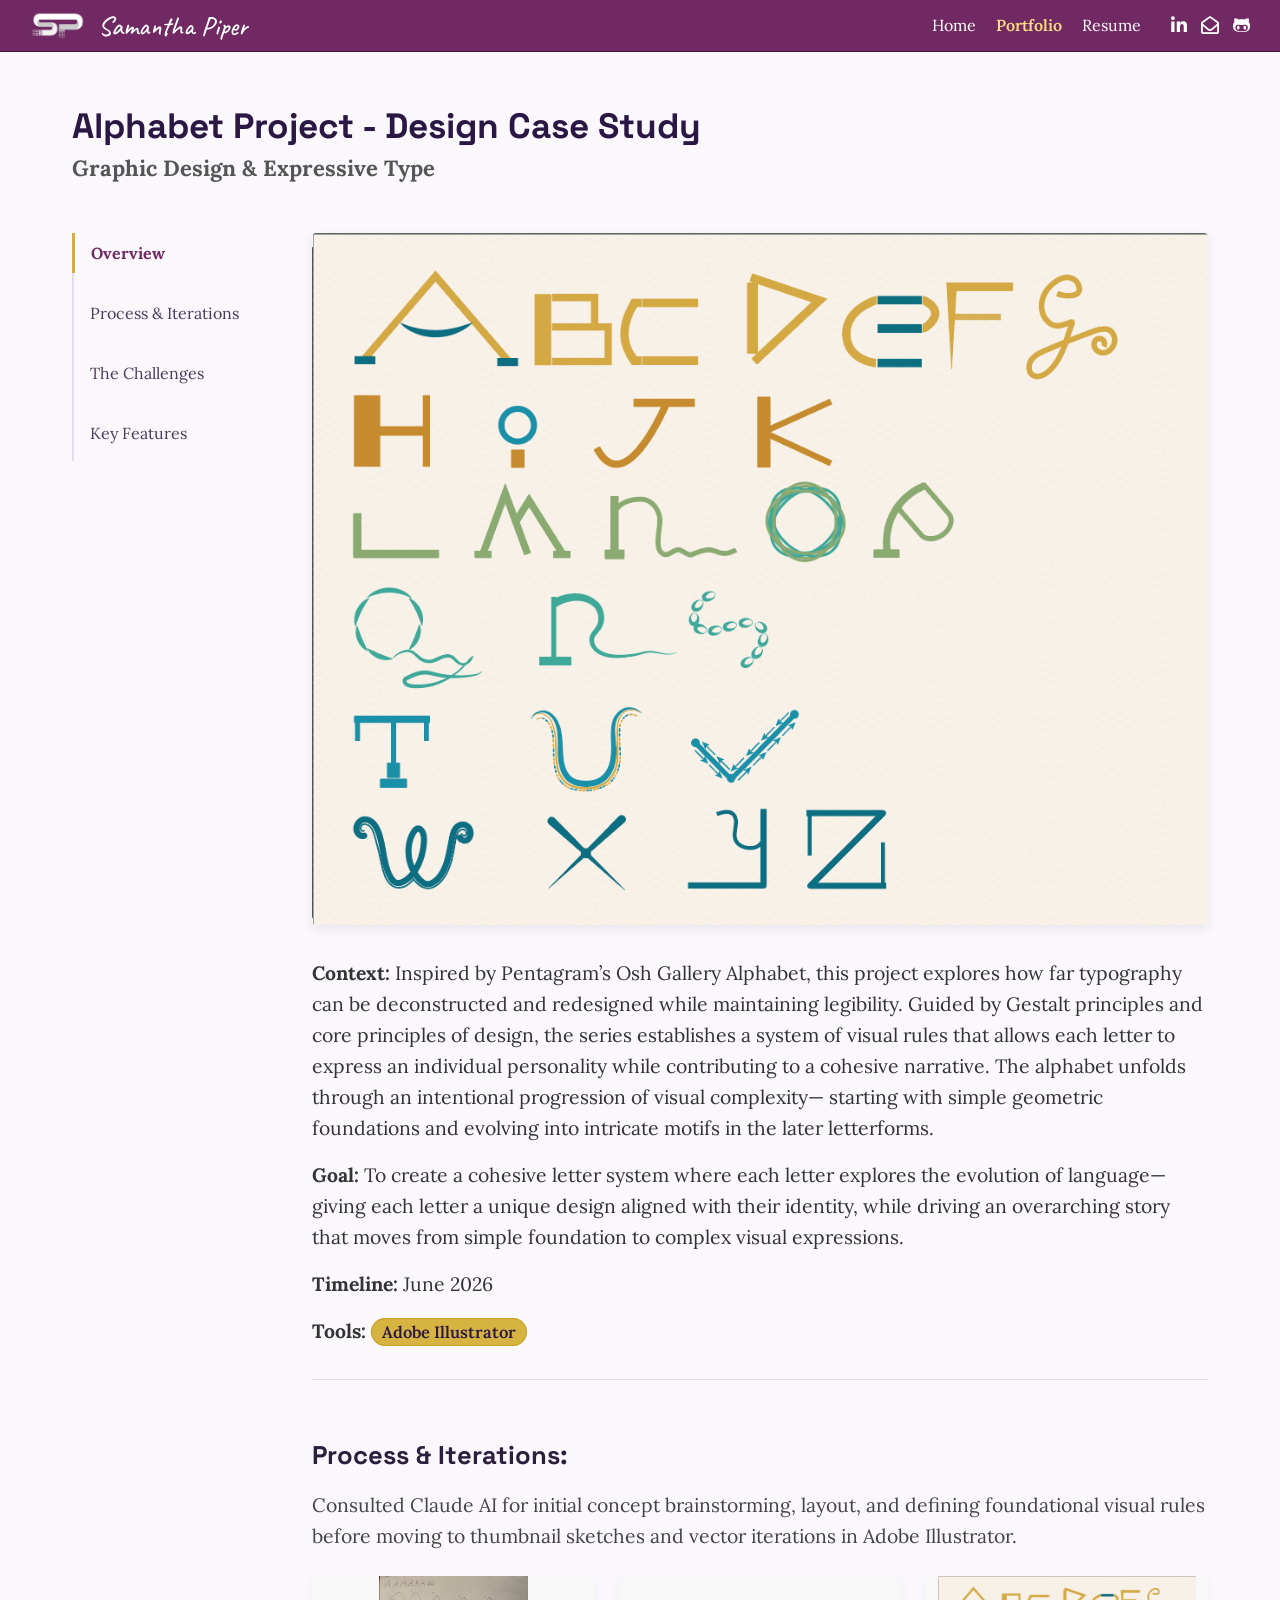
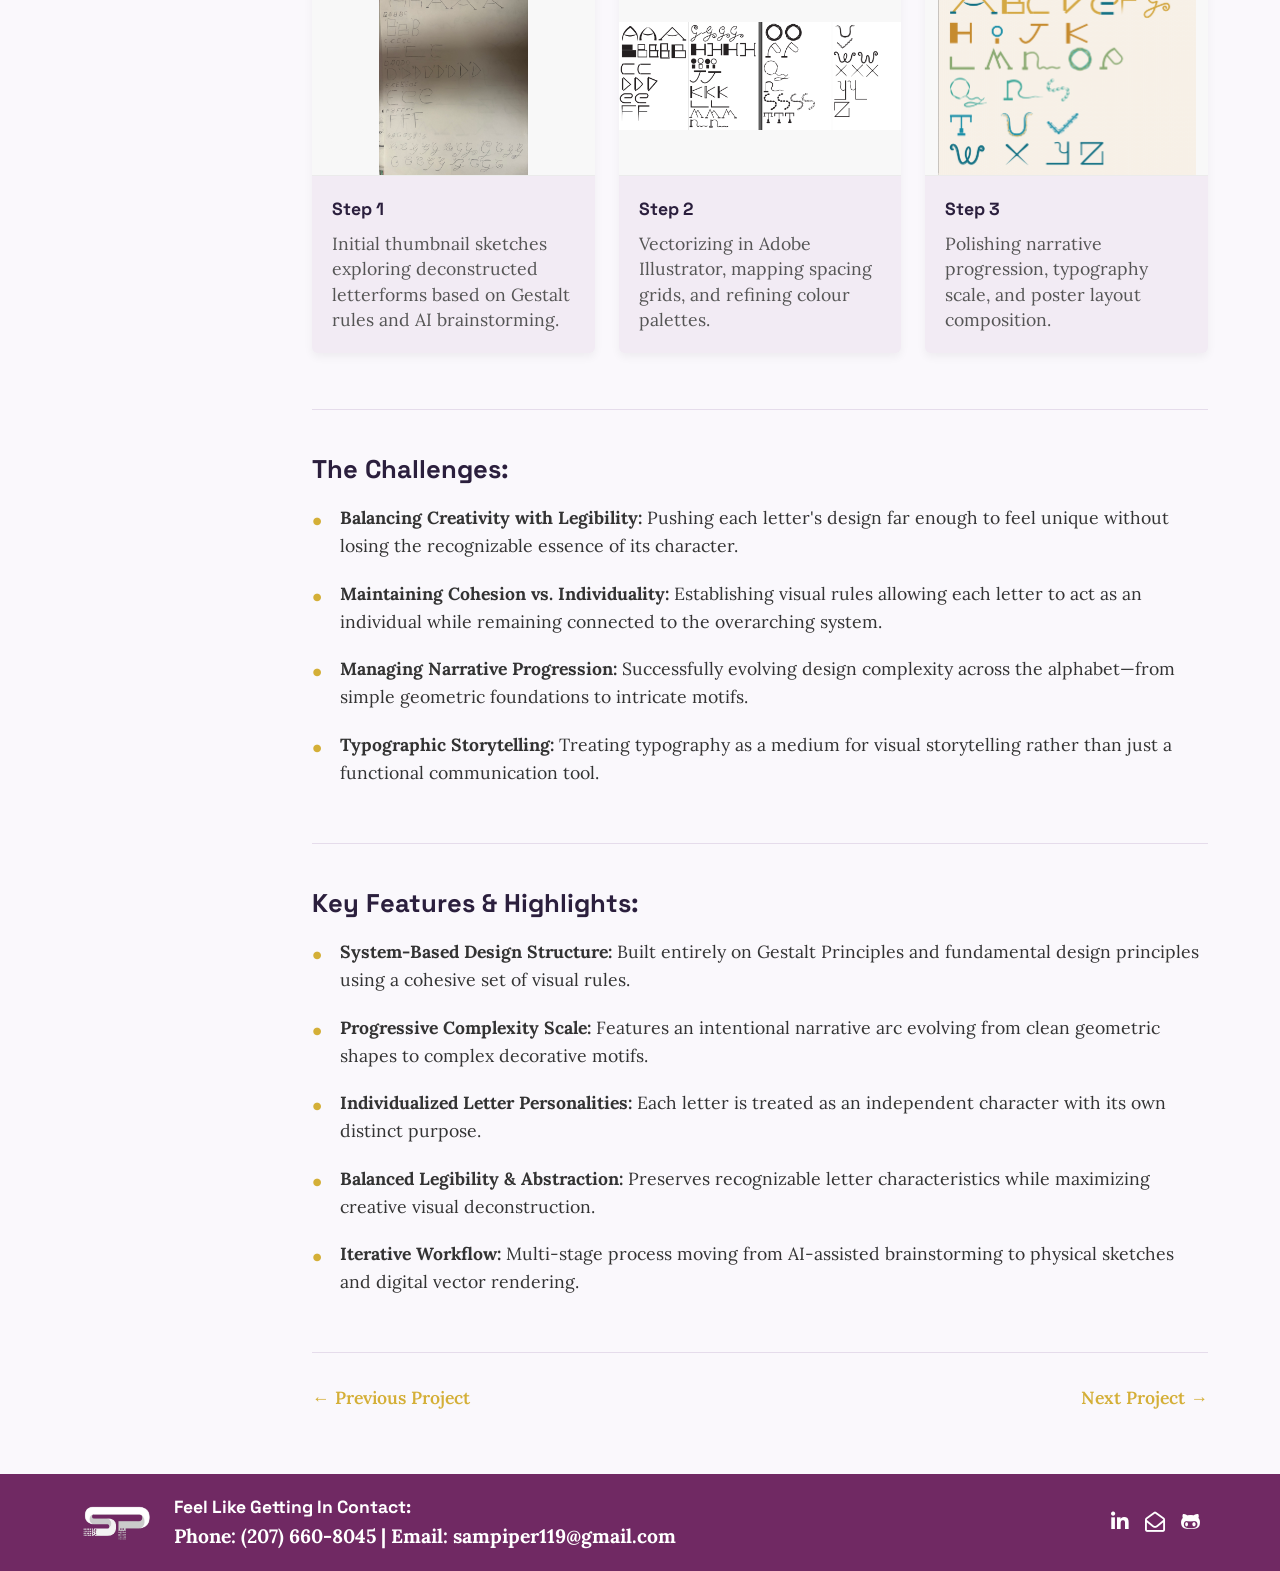
==== commit 5f5921d8: "link addition" ====
--- a/Alphabet_Project.html
+++ b/Alphabet_Project.html
@@ -45,6 +45,7 @@
 				<div class="social-icons">
 					<a href="https://www.linkedin.com/in/samantha-piper-33660840b/" target="_blank" rel="noopener noreferrer" aria-label="LinkedIn"><i class="fab fa-linkedin-in"></i></a>
 					<a href="mailto:sampiper119@gmail.com" target="_blank" rel="noopener noreferrer" aria-label="Email"><i class="far fa-envelope-open"></i></a>
+                    <a href="https://github.com/sampiper119-design?tab=repositories" target="_blank" aria-label="GitHub Link" rel="noopener noreferrer"><i class="fab fa-github-alt"></i></a>
 				</div>
 			</div>
 		 </nav>
@@ -205,6 +206,7 @@
 					<div class="social-icons">
 						<a href="https://www.linkedin.com/in/samantha-piper-33660840b/" target="_blank" rel="noopener noreferrer" aria-label="LinkedIn"><i class="fab fa-linkedin-in"></i></a>
 						<a href="mailto:sampiper119@gmail.com" target="_blank" rel="noopener noreferrer" aria-label="Email"><i class="far fa-envelope-open"></i></a>
+                        <a href="https://github.com/sampiper119-design?tab=repositories" target="_blank" aria-label="GitHub Link" rel="noopener noreferrer"><i class="fab fa-github-alt"></i></a>
 					</div>
 				</div>
 			</div>
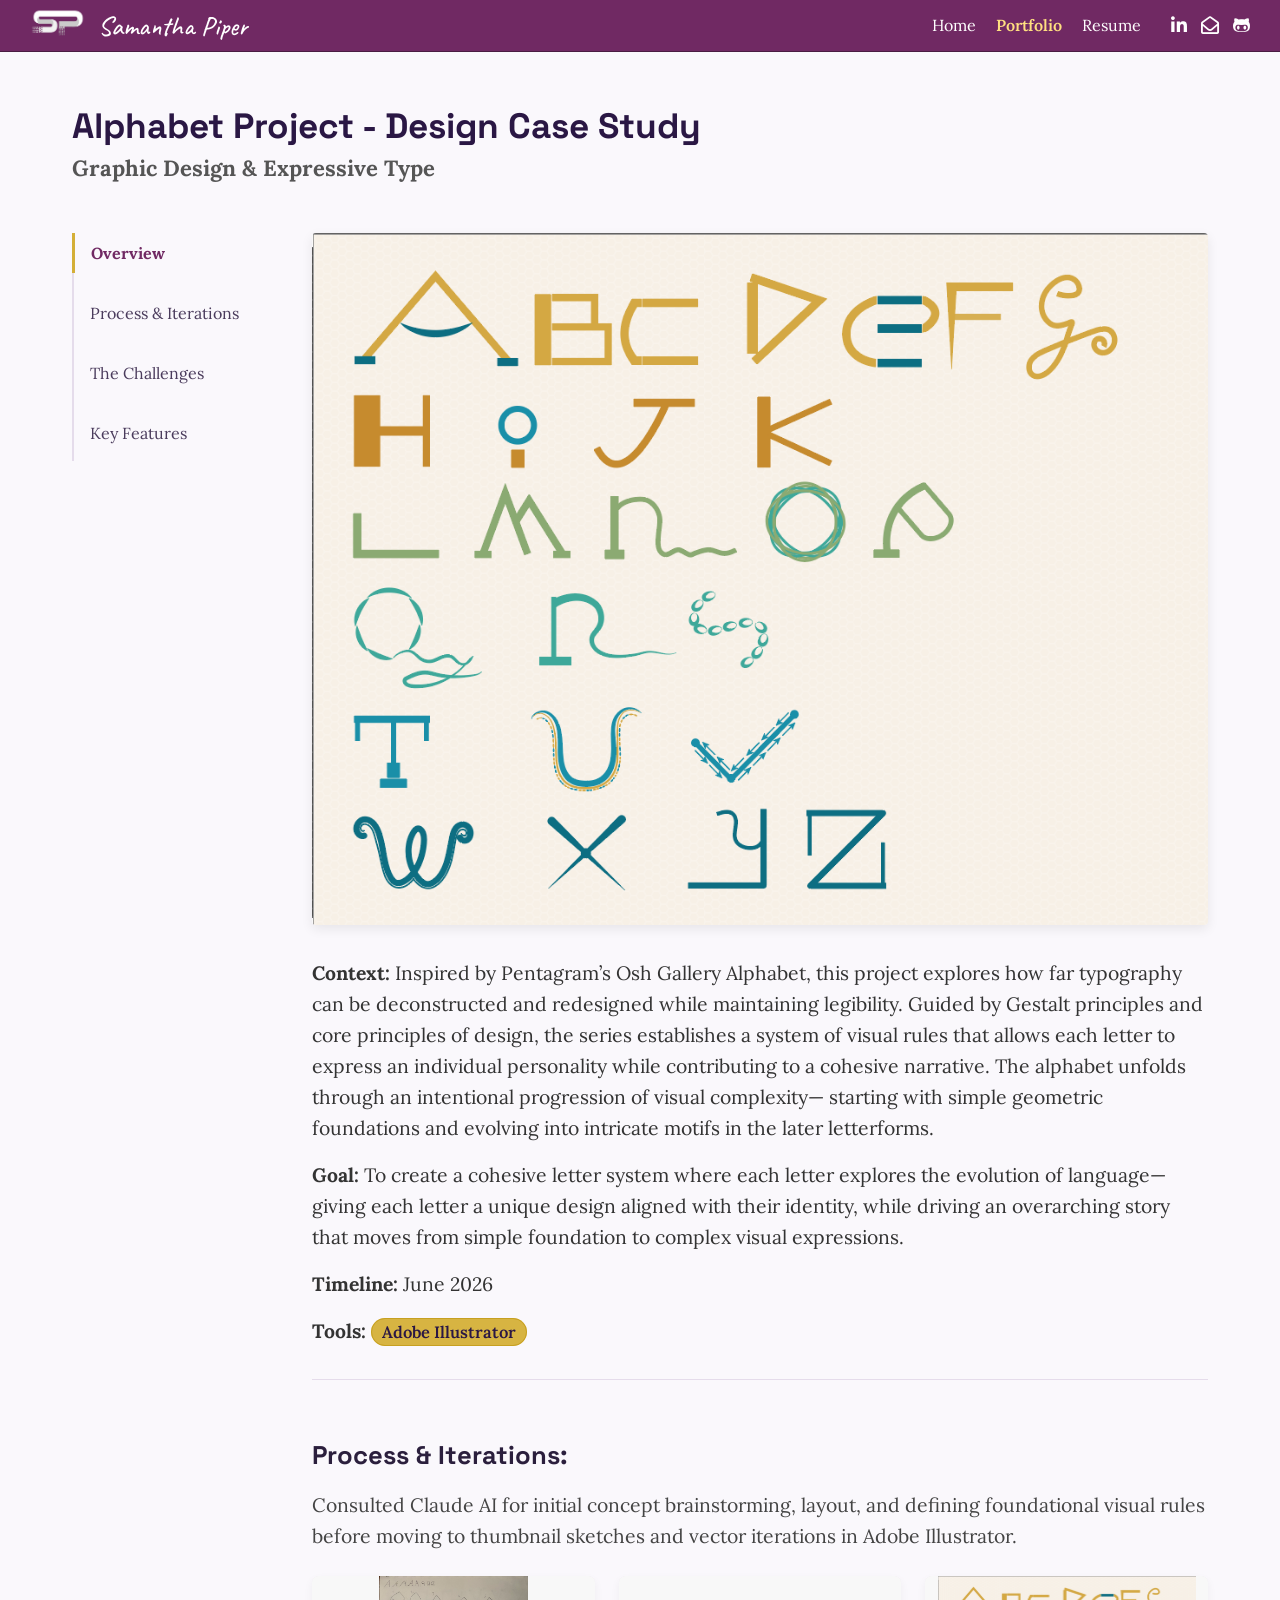
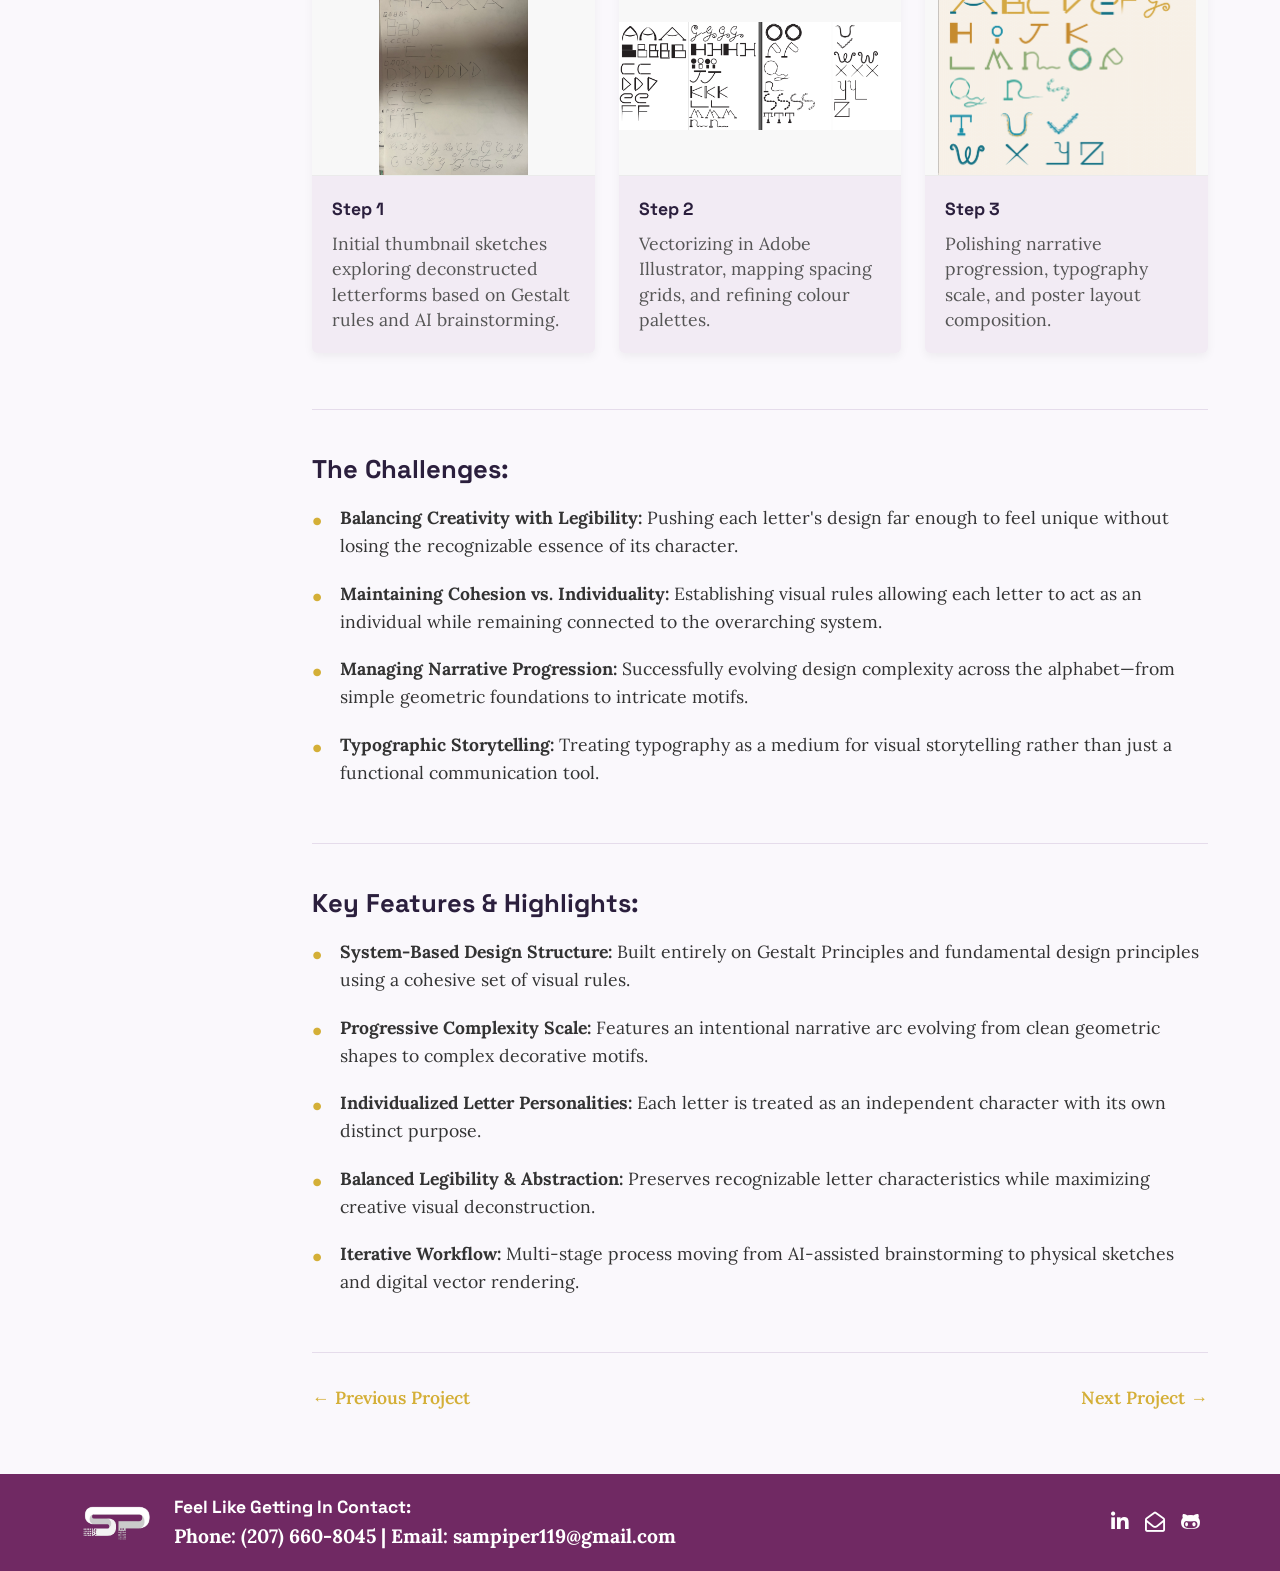
==== commit 27b4810c: "link edit" ====
--- a/Alphabet_Project.html
+++ b/Alphabet_Project.html
@@ -23,7 +23,7 @@
         <!-- Nav Bar Section Starts-->
 		 <nav>
 			<div class="left-side">
-				<img src="images/my brandmark b&w 2.png" class="logo" height="30" alt="">
+				<a href="index.html"><img src="images/my brandmark b&w 2.png" class="logo" height="30" alt=""></a>
 				<h1>Samantha Piper</h1>
 			</div>
 
